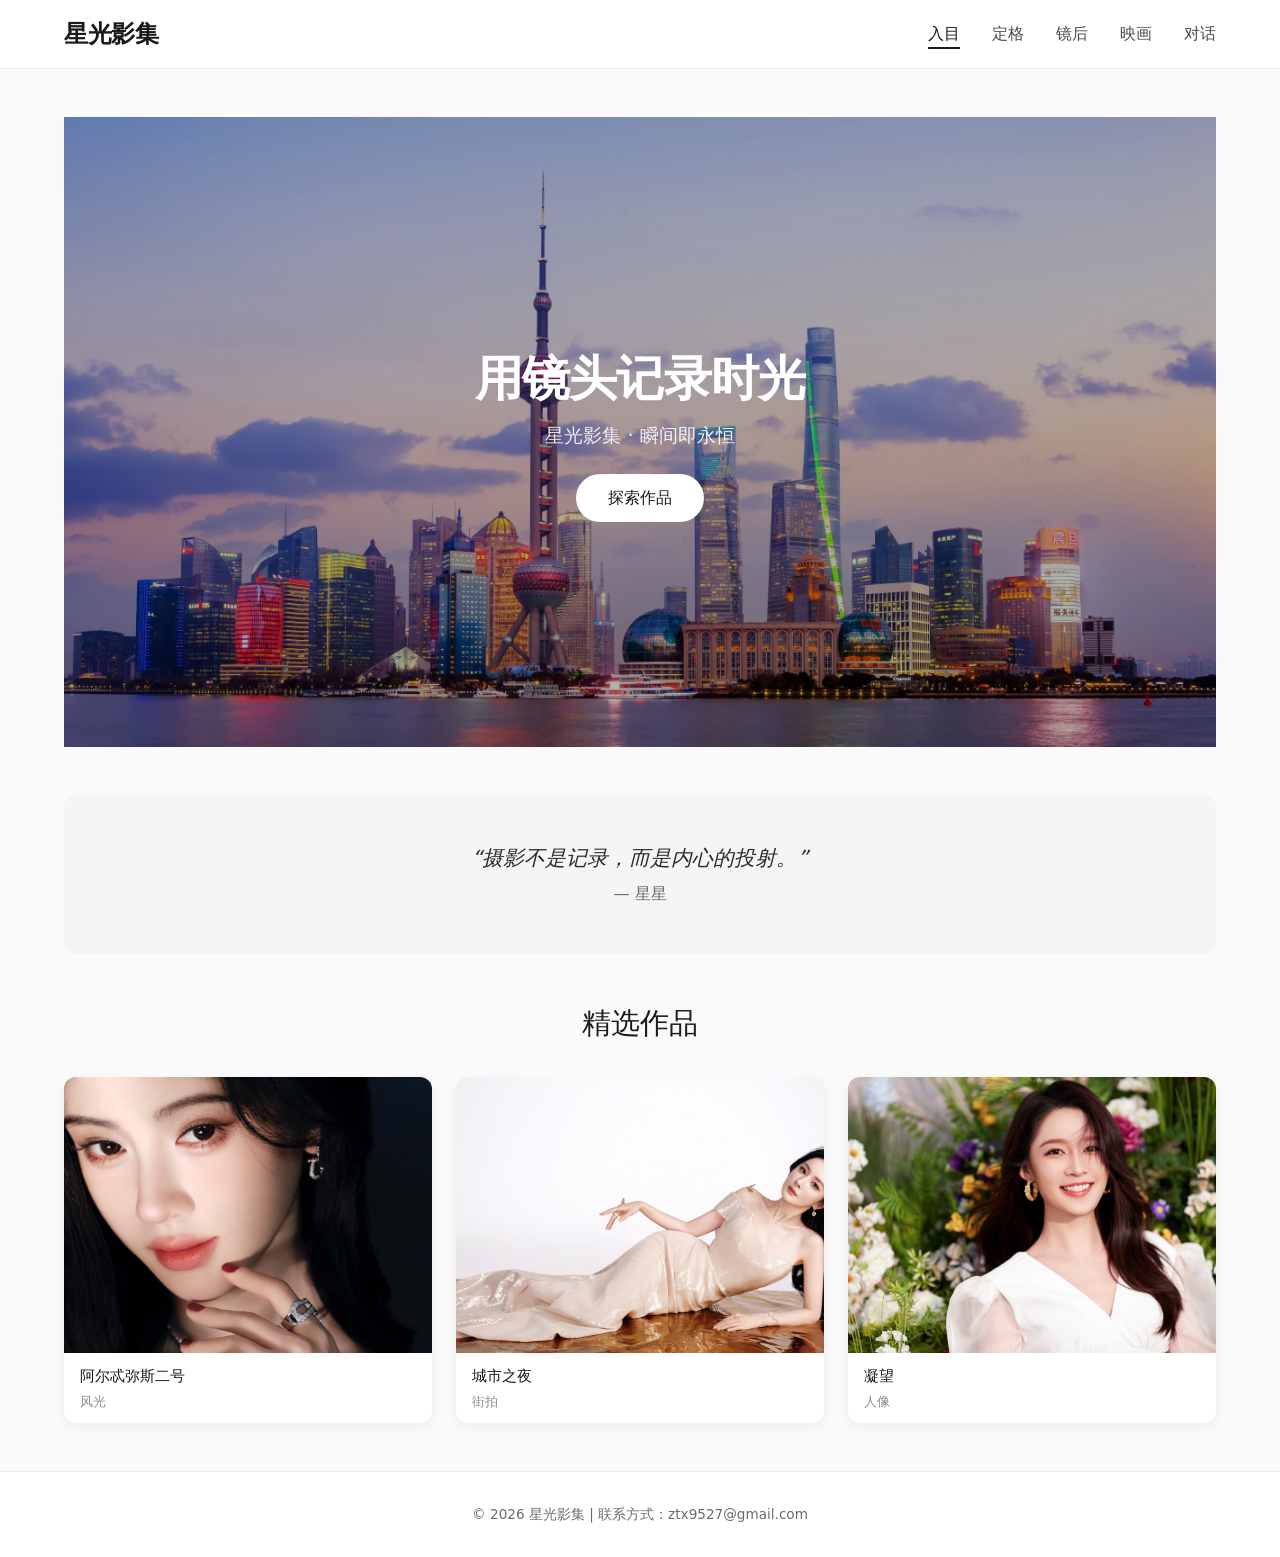
==== index.html @ c934ba48 "首次提交：星光影集完整网站" ====
<!DOCTYPE html>
<html lang="zh-CN">
<head>
    <meta charset="UTF-8">
    <meta name="viewport" content="width=device-width, initial-scale=1.0">
    <title>入目 · 星光影集</title>
    <link rel="stylesheet" href="css/style.css">
</head>
<body>

    <!-- 导航栏 -->
    <nav class="navbar">
        <div class="nav-container">
            <a href="index.html" class="logo">星光影集</a>
            <ul class="nav-menu">
                <li><a href="index.html" class="active">入目</a></li>
                <li><a href="portfolio.html">定格</a></li>
                <li><a href="about.html">镜后</a></li>
                <li><a href="vlog.html">映画</a></li>
                <li><a href="contact.html">对话</a></li>
            </ul>
        </div>
    </nav>

    <!-- 页面内容区域 -->
    <!-- 页面内容区域 -->
    <main>
        <!-- Hero 大图区域 -->
        <section class="hero">
            <div class="hero-content">
                <h2 class="hero-title">用镜头记录时光</h2>
                <p class="hero-subtitle">星光影集 · 瞬间即永恒</p>
                <a href="portfolio.html" class="hero-btn">探索作品</a>
            </div>
        </section>

        <!-- 格言区域 -->
        <section class="quote">
            <p>“摄影不是记录，而是内心的投射。”</p>
            <span>— 星星</span>
        </section>

        <!-- 精选作品区域 -->
        <section class="featured">
            <h3 class="section-title">精选作品</h3>
            <div class="gallery-grid" id="featured-grid">
                <!-- 这里稍后会用 JavaScript 动态加载作品 -->
                <p>加载中...</p>
            </div>
        </section>
    </main>

    <!-- 页脚 -->
    <footer class="footer">
        <p>© 2026 星光影集 | 联系方式：ztx9527@gmail.com</p>
    </footer>
        <script src="js/main.js"></script>

</body>
</html>
---- css/style.css ----
/* 重置样式 */
* {
    margin: 0;
    padding: 0;
    box-sizing: border-box;
}

body {
    font-family: system-ui, -apple-system, 'Segoe UI', Roboto, Helvetica, Arial, sans-serif;
    background: #fafafa;
    color: #1a1a1a;
    line-height: 1.5;
}

/* 导航栏 */
.navbar {
    background: #ffffff;
    border-bottom: 1px solid #eaeaea;
    padding: 1rem 0;
    position: sticky;
    top: 0;
    z-index: 100;
}

.nav-container {
    max-width: 1200px;
    margin: 0 auto;
    padding: 0 1.5rem;
    display: flex;
    justify-content: space-between;
    align-items: center;
    flex-wrap: wrap;
}

.logo {
    font-size: 1.5rem;
    font-weight: 600;
    text-decoration: none;
    color: #1a1a1a;
    letter-spacing: -0.02em;
}

.nav-menu {
    display: flex;
    gap: 2rem;
    list-style: none;
}

.nav-menu a {
    text-decoration: none;
    color: #4a4a4a;
    font-weight: 500;
    transition: color 0.2s;
}

.nav-menu a:hover,
.nav-menu a.active {
    color: #1a1a1a;
    border-bottom: 2px solid #1a1a1a;
    padding-bottom: 0.25rem;
}

/* 主要内容区 */
main {
    min-height: 70vh;
    padding: 3rem 1.5rem;
    max-width: 1200px;
    margin: 0 auto;
}

/* 页脚 */
.footer {
    text-align: center;
    padding: 2rem;
    background: #ffffff;
    border-top: 1px solid #eaeaea;
    color: #6c6c6c;
    font-size: 0.85rem;
}

/* Hero 大图区域 */
.hero {
    height: 70vh;
    background: linear-gradient(rgba(0,0,0,0.3), rgba(0,0,0,0.3)), url('../images/hero/hero-bg.jpg');
    background-size: cover;
    background-position: center;
    display: flex;
    align-items: center;
    justify-content: center;
    text-align: center;
    color: white;
    margin-bottom: 3rem;
}

.hero-content {
    padding: 1rem;
}

.hero-title {
    font-size: 3rem;
    font-weight: 600;
    margin-bottom: 0.5rem;
    letter-spacing: -0.02em;
}

.hero-subtitle {
    font-size: 1.2rem;
    margin-bottom: 1.5rem;
    opacity: 0.9;
}

.hero-btn {
    display: inline-block;
    background: white;
    color: #1a1a1a;
    padding: 0.75rem 2rem;
    text-decoration: none;
    font-weight: 500;
    border-radius: 40px;
    transition: transform 0.2s, box-shadow 0.2s;
}

.hero-btn:hover {
    transform: translateY(-2px);
    box-shadow: 0 4px 12px rgba(0,0,0,0.2);
}

/* 格言区域 */
.quote {
    text-align: center;
    padding: 3rem 1rem;
    background: #f5f5f5;
    margin-bottom: 3rem;
    border-radius: 12px;
}

.quote p {
    font-size: 1.3rem;
    color: #2c2c2c;
    font-style: italic;
}

.quote span {
    display: block;
    margin-top: 0.5rem;
    color: #6c6c6c;
}

/* 精选作品区域 */
.section-title {
    text-align: center;
    font-size: 1.8rem;
    font-weight: 500;
    margin-bottom: 2rem;
}

.gallery-grid {
    display: grid;
    grid-template-columns: repeat(auto-fill, minmax(280px, 1fr));
    gap: 1.5rem;
}

/* 作品卡片样式（所有屏幕宽度都生效） */
.gallery-item {
    overflow: hidden;
    background: #fff;
    border-radius: 12px;
    box-shadow: 0 4px 12px rgba(0,0,0,0.05);
    transition: transform 0.2s, box-shadow 0.2s;
}

.gallery-item:hover {
    transform: translateY(-5px);
    box-shadow: 0 12px 24px rgba(0,0,0,0.1);
}

.gallery-item img {
    width: 100%;
    aspect-ratio: 4 / 3;
    object-fit: cover;
    display: block;
}

.gallery-item .info {
    padding: 0.75rem 1rem;
}

.gallery-item .title {
    font-weight: 500;
    font-size: 0.95rem;
}

.gallery-item .category {
    font-size: 0.8rem;
    color: #8e8e93;
    margin-top: 0.25rem;
}

/* 作品集页面专属样式 */
.page-title {
    text-align: center;
    font-size: 2rem;
    font-weight: 500;
    margin-bottom: 2rem;
}

/* 分类筛选按钮 - 毛玻璃质感版 */
.filter-buttons {
    display: flex;
    justify-content: center;
    gap: 0.75rem;
    flex-wrap: wrap;
    margin-bottom: 3rem;
}

.filter-btn {
    background: rgba(255, 255, 255, 0.6);
    backdrop-filter: blur(4px);
    border: 1px solid rgba(0, 0, 0, 0.08);
    padding: 0.6rem 1.5rem;
    font-size: 0.85rem;
    font-weight: 500;
    color: #2c2c2c;
    cursor: pointer;
    border-radius: 40px;
    transition: all 0.25s ease;
}

.filter-btn:hover {
    background: white;
    border-color: rgba(0, 0, 0, 0.2);
    transform: translateY(-1px);
}

.filter-btn.active {
    background: #1a1a1a;
    color: white;
    border-color: #1a1a1a;
    box-shadow: 0 2px 8px rgba(0,0,0,0.1);
}

/* 响应式调整 */
@media (max-width: 768px) {
    .nav-container {
        flex-direction: column;
        gap: 0.75rem;
    }
    .nav-menu {
        gap: 1.25rem;
    }
    main {
        padding: 2rem 1rem;
    }
    .hero {
        height: 50vh;
    }
    .hero-title {
        font-size: 2rem;
    }
    .hero-subtitle {
        font-size: 1rem;
    }
    .quote p {
        font-size: 1rem;
    }
}
/* 关于页专属样式 */
.about-page {
    max-width: 1100px;
    margin: 0 auto;
    padding: 2rem 1.5rem;
}

.about-container {
    display: grid;
    grid-template-columns: 1fr 1.5fr;
    gap: 3rem;
    align-items: start;
}

/* 左侧照片 */
.about-photo {
    position: sticky;
    top: 100px;
}

.about-photo img {
    width: 100%;
    height: auto;
    border-radius: 20px;
    box-shadow: 0 20px 35px -10px rgba(0,0,0,0.15);
    object-fit: cover;
}

/* 右侧信息 */
.about-name {
    font-size: 2.5rem;
    font-weight: 600;
    margin-bottom: 0.5rem;
    letter-spacing: -0.02em;
}

.about-tagline {
    color: #6c6c6c;
    font-size: 1rem;
    border-left: 3px solid #1a1a1a;
    padding-left: 1rem;
    margin-bottom: 2rem;
}

.about-section {
    margin-bottom: 2rem;
}

.about-section h2 {
    font-size: 1.2rem;
    font-weight: 600;
    margin-bottom: 0.75rem;
    letter-spacing: -0.3px;
}

.about-section p {
    color: #4a4a4a;
    line-height: 1.7;
    margin-bottom: 0.75rem;
}

/* 器材列表 */
.equipment-list {
    list-style: none;
    padding: 0;
}

.equipment-list li {
    padding: 0.5rem 0;
    color: #4a4a4a;
    border-bottom: 1px dashed #eaeaea;
}

/* 爱好标签 */
.hobby-tags {
    display: flex;
    flex-wrap: wrap;
    gap: 0.75rem;
    margin-top: 0.5rem;
}

.hobby-tags span {
    background: #f0f0f0;
    padding: 0.4rem 1rem;
    border-radius: 40px;
    font-size: 0.85rem;
    color: #3a3a3a;
}

/* 响应式 */
@media (max-width: 768px) {
    .about-container {
        grid-template-columns: 1fr;
        gap: 1.5rem;
    }
    
    .about-photo {
        position: static;
        max-width: 300px;
        margin: 0 auto;
    }
    
    .about-name {
        font-size: 2rem;
        text-align: center;
    }
    
    .about-tagline {
        text-align: center;
        border-left: none;
        padding-left: 0;
    }
}
/* 联系页专属样式 */
.contact-page {
    max-width: 1100px;
    margin: 0 auto;
    padding: 2rem 1.5rem;
}

.contact-container {
    display: grid;
    grid-template-columns: 1fr 1.2fr;
    gap: 3rem;
}

/* 左侧表单 */
.contact-form {
    background: #fff;
    padding: 2rem;
    border-radius: 20px;
    box-shadow: 0 4px 20px rgba(0,0,0,0.03);
    border: 1px solid #f0f0f0;
}

.contact-form h2 {
    font-size: 1.6rem;
    font-weight: 600;
    margin-bottom: 0.5rem;
}

.form-intro {
    color: #6c6c6c;
    font-size: 0.85rem;
    margin-bottom: 1.5rem;
}

.form-group {
    margin-bottom: 1.2rem;
}

.form-group input,
.form-group textarea {
    width: 100%;
    padding: 0.9rem 1rem;
    border: 1px solid #e0e0e0;
    border-radius: 12px;
    font-size: 0.9rem;
    font-family: inherit;
    transition: border 0.2s;
    background: #fafafa;
}

.form-group input:focus,
.form-group textarea:focus {
    outline: none;
    border-color: #1a1a1a;
    background: white;
}

.submit-btn {
    background: #1a1a1a;
    color: white;
    border: none;
    padding: 0.9rem 1.5rem;
    font-size: 0.9rem;
    font-weight: 500;
    border-radius: 40px;
    cursor: pointer;
    transition: background 0.2s;
    width: 100%;
}

.submit-btn:hover {
    background: #333;
}

.form-note {
    font-size: 0.75rem;
    color: #8e8e93;
    margin-top: 1rem;
    text-align: center;
}

/* 右侧二维码区 */
.qrcode-intro {
    margin-bottom: 1.5rem;
}

.qrcode-intro h2 {
    font-size: 1.6rem;
    font-weight: 600;
    margin-bottom: 0.3rem;
}

.qrcode-intro p {
    color: #6c6c6c;
    font-size: 0.9rem;
}

.qrcode-grid {
    display: grid;
    grid-template-columns: repeat(2, 1fr);
    gap: 1.5rem;
    margin-bottom: 2rem;
}

.qrcode-item {
    text-align: center;
    background: #fff;
    padding: 1rem;
    border-radius: 16px;
    border: 1px solid #f0f0f0;
    transition: transform 0.2s;
}

.qrcode-item:hover {
    transform: translateY(-3px);
}

.qrcode-item img {
    width: 100%;
    max-width: 140px;
    height: auto;
    margin-bottom: 0.5rem;
    border-radius: 12px;
}

.qrcode-item span {
    display: block;
    font-weight: 500;
    font-size: 0.85rem;
    margin-bottom: 0.2rem;
}

.qrcode-item small {
    font-size: 0.7rem;
    color: #8e8e93;
}

/* 约拍说明 */
.shoot-info {
    background: #f5f5f5;
    padding: 1rem 1.2rem;
    border-radius: 16px;
    margin-bottom: 1.2rem;
}

.shoot-info h3 {
    font-size: 1rem;
    font-weight: 600;
    margin-bottom: 0.3rem;
}

.shoot-info p {
    font-size: 0.85rem;
    color: #4a4a4a;
}

.shoot-note {
    font-size: 0.8rem;
    color: #6c6c6c;
    margin-top: 0.3rem;
}

/* 邮箱备用 */
.email-info {
    display: flex;
    align-items: center;
    justify-content: center;
    gap: 0.5rem;
    flex-wrap: wrap;
    padding: 1rem;
    background: #fff;
    border-radius: 40px;
    border: 1px solid #eaeaea;
}

.email-info a {
    color: #1a1a1a;
    text-decoration: none;
    font-weight: 500;
}

.email-info small {
    color: #8e8e93;
    font-size: 0.7rem;
}

/* 响应式 */
@media (max-width: 768px) {
    .contact-container {
        grid-template-columns: 1fr;
        gap: 2rem;
    }
    
    .qrcode-grid {
        grid-template-columns: repeat(2, 1fr);
    }
}
/* Vlog页专属样式 */
.vlog-page {
    max-width: 1100px;
    margin: 0 auto;
    padding: 2rem 1.5rem;
}

.vlog-header {
    text-align: center;
    margin-bottom: 2.5rem;
}

.vlog-intro {
    color: #6c6c6c;
    font-size: 1rem;
    margin-top: 0.5rem;
}

/* 视频网格 */
.vlog-grid {
    display: grid;
    grid-template-columns: repeat(auto-fill, minmax(320px, 1fr));
    gap: 2rem;
}

/* 视频卡片 */
.vlog-item {
    background: #fff;
    border-radius: 16px;
    overflow: hidden;
    box-shadow: 0 4px 12px rgba(0,0,0,0.05);
    transition: transform 0.2s, box-shadow 0.2s;
}

.vlog-item:hover {
    transform: translateY(-4px);
    box-shadow: 0 12px 24px rgba(0,0,0,0.1);
}

/* 视频容器 16:9 */
.video-wrapper {
    position: relative;
    padding-bottom: 56.25%;
    height: 0;
    background: #000;
}

.video-wrapper iframe {
    position: absolute;
    top: 0;
    left: 0;
    width: 100%;
    height: 100%;
    border: none;
}

/* 视频信息 */
.vlog-info {
    padding: 1rem;
}

.vlog-info h3 {
    font-size: 1rem;
    font-weight: 600;
    margin-bottom: 0.3rem;
    color: #1a1a1a;
}

.vlog-info p {
    font-size: 0.85rem;
    color: #6c6c6c;
    margin-bottom: 0.3rem;
}

.vlog-date {
    font-size: 0.7rem;
    color: #aaa;
}

/* 响应式 */
@media (max-width: 768px) {
    .vlog-grid {
        grid-template-columns: 1fr;
        gap: 1.5rem;
    }
}
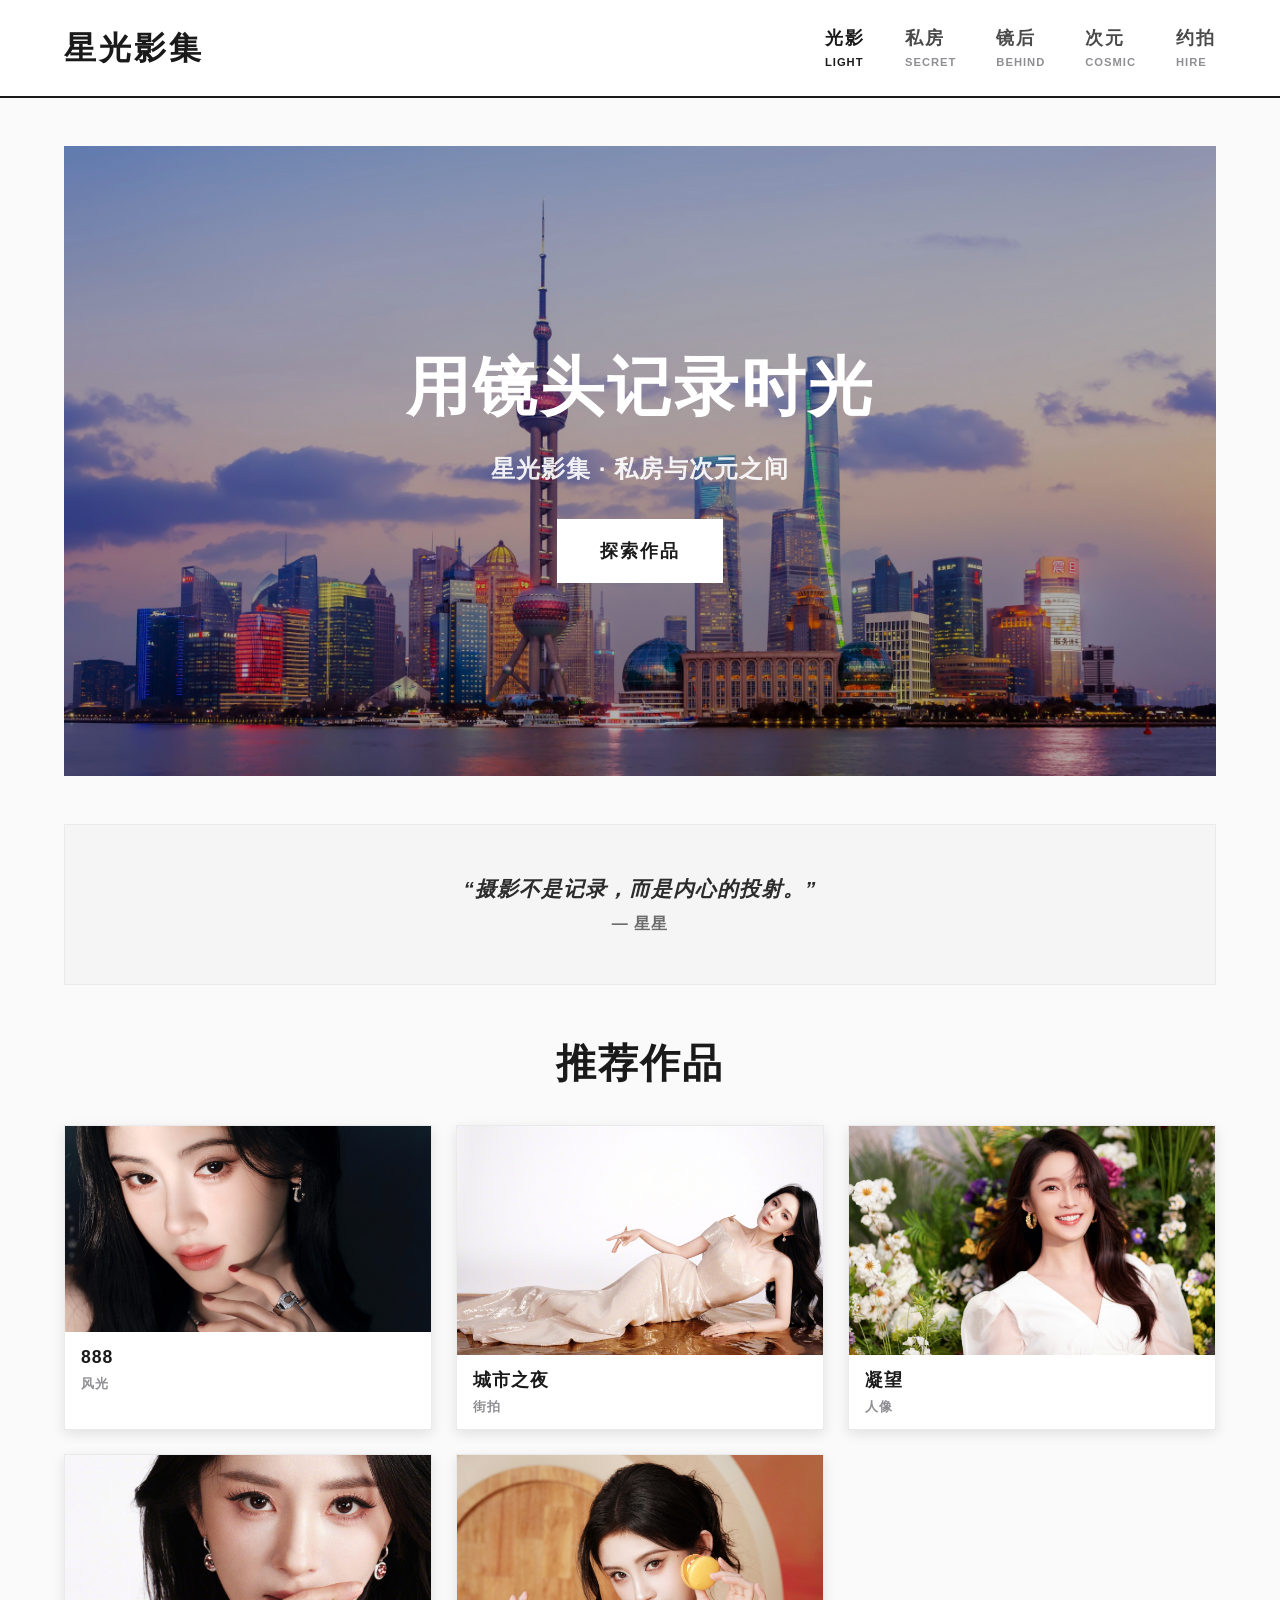
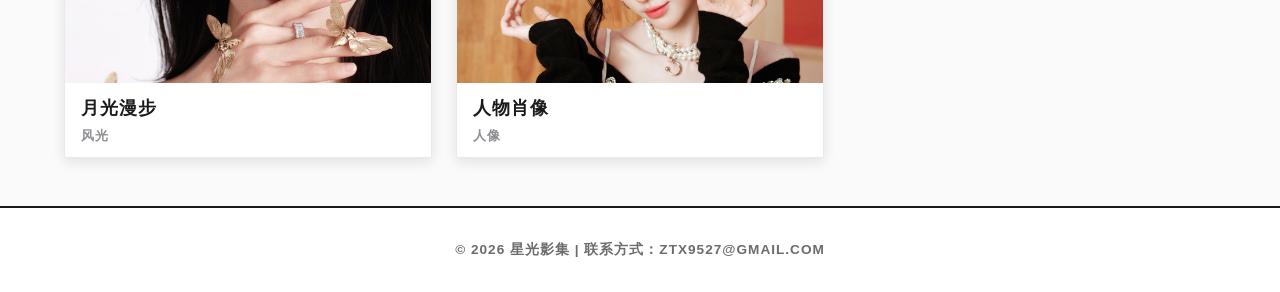
==== commit 7149e194: "本地项目更新到 GitHub" ====
--- a/index.html
+++ b/index.html
@@ -3,58 +3,46 @@
 <head>
     <meta charset="UTF-8">
     <meta name="viewport" content="width=device-width, initial-scale=1.0">
-    <title>入目 · 星光影集</title>
+    <title>入目 · 用镜头记录时光</title>
     <link rel="stylesheet" href="css/style.css">
 </head>
 <body>
 
-    <!-- 导航栏 -->
     <nav class="navbar">
         <div class="nav-container">
             <a href="index.html" class="logo">星光影集</a>
             <ul class="nav-menu">
-                <li><a href="index.html" class="active">入目</a></li>
-                <li><a href="portfolio.html">定格</a></li>
-                <li><a href="about.html">镜后</a></li>
-                <li><a href="vlog.html">映画</a></li>
-                <li><a href="contact.html">对话</a></li>
+                <li><a href="index.html" class="active"><span class="zh">光影</span><span class="en">LIGHT</span></a></li>
+                <li><a href="portfolio.html"><span class="zh">私房</span><span class="en">SECRET</span></a></li>
+                <li><a href="about.html"><span class="zh">镜后</span><span class="en">BEHIND</span></a></li>
+                <li><a href="vlog.html"><span class="zh">次元</span><span class="en">COSMIC</span></a></li>
+                <li><a href="contact.html"><span class="zh">约拍</span><span class="en">HIRE</span></a></li>
             </ul>
         </div>
     </nav>
 
-    <!-- 页面内容区域 -->
-    <!-- 页面内容区域 -->
     <main>
-        <!-- Hero 大图区域 -->
         <section class="hero">
             <div class="hero-content">
                 <h2 class="hero-title">用镜头记录时光</h2>
-                <p class="hero-subtitle">星光影集 · 瞬间即永恒</p>
+                <p class="hero-subtitle">星光影集 · 私房与次元之间</p>
                 <a href="portfolio.html" class="hero-btn">探索作品</a>
             </div>
         </section>
-
-        <!-- 格言区域 -->
         <section class="quote">
             <p>“摄影不是记录，而是内心的投射。”</p>
             <span>— 星星</span>
         </section>
-
-        <!-- 精选作品区域 -->
         <section class="featured">
-            <h3 class="section-title">精选作品</h3>
-            <div class="gallery-grid" id="featured-grid">
-                <!-- 这里稍后会用 JavaScript 动态加载作品 -->
-                <p>加载中...</p>
-            </div>
+            <h3 class="section-title">推荐作品</h3>
+            <div class="gallery-grid" id="featured-grid"><p>加载中...</p></div>
         </section>
     </main>
 
-    <!-- 页脚 -->
     <footer class="footer">
         <p>© 2026 星光影集 | 联系方式：ztx9527@gmail.com</p>
     </footer>
-        <script src="js/main.js"></script>
 
+    <script src="js/main.js"></script>
 </body>
 </html>
--- a/css/style.css
+++ b/css/style.css
@@ -3,10 +3,17 @@
     margin: 0;
     padding: 0;
     box-sizing: border-box;
+    /* 禁止选择文本和图片 */
+    -webkit-user-select: none;
+    -moz-user-select: none;
+    -ms-user-select: none;
+    user-select: none;
+    -webkit-user-drag: none;
+    user-drag: none;
 }
 
 body {
-    font-family: system-ui, -apple-system, 'Segoe UI', Roboto, Helvetica, Arial, sans-serif;
+    font-family: 'Arial Black', 'Microsoft YaHei', sans-serif;
     background: #fafafa;
     color: #1a1a1a;
     line-height: 1.5;
@@ -15,8 +22,8 @@
 /* 导航栏 */
 .navbar {
     background: #ffffff;
-    border-bottom: 1px solid #eaeaea;
-    padding: 1rem 0;
+    border-bottom: 2px solid #1a1a1a;
+    padding: 1.5rem 0;
     position: sticky;
     top: 0;
     z-index: 100;
@@ -33,31 +40,67 @@
 }
 
 .logo {
-    font-size: 1.5rem;
-    font-weight: 600;
+    font-size: 2rem;
+    font-weight: 900;
     text-decoration: none;
     color: #1a1a1a;
-    letter-spacing: -0.02em;
+    letter-spacing: 3px;
+    text-transform: uppercase;
 }
 
 .nav-menu {
     display: flex;
-    gap: 2rem;
+    gap: 2.5rem;
     list-style: none;
 }
 
 .nav-menu a {
     text-decoration: none;
     color: #4a4a4a;
-    font-weight: 500;
-    transition: color 0.2s;
-}
-
-.nav-menu a:hover,
+    font-weight: 900;
+    transition: all 0.3s ease;
+    text-transform: uppercase;
+    letter-spacing: 2px;
+    position: relative;
+    padding: 0.5rem 0;
+}
+
+/* 中文和英文分行 */
+.nav-menu a .zh {
+    display: block;
+    font-size: 1.1rem;
+    font-weight: 900;
+    letter-spacing: 2px;
+}
+
+.nav-menu a .en {
+    display: block;
+    font-size: 0.7rem;
+    font-weight: 900;
+    color: #8e8e93;
+    margin-top: 2px;
+    letter-spacing: 1px;
+}
+
+/* 悬停效果 */
+.nav-menu a:hover {
+    color: #1a1a1a;
+    transform: translateY(-2px);
+}
+
+.nav-menu a:hover .en {
+    color: #1a1a1a;
+}
+
+/* 当前激活页面 */
 .nav-menu a.active {
     color: #1a1a1a;
-    border-bottom: 2px solid #1a1a1a;
+    border-bottom: 3px solid #1a1a1a;
     padding-bottom: 0.25rem;
+}
+
+.nav-menu a.active .en {
+    color: #1a1a1a;
 }
 
 /* 主要内容区 */
@@ -73,9 +116,12 @@
     text-align: center;
     padding: 2rem;
     background: #ffffff;
-    border-top: 1px solid #eaeaea;
+    border-top: 2px solid #1a1a1a;
     color: #6c6c6c;
     font-size: 0.85rem;
+    font-weight: 700;
+    letter-spacing: 1px;
+    text-transform: uppercase;
 }
 
 /* Hero 大图区域 */
@@ -97,32 +143,41 @@
 }
 
 .hero-title {
-    font-size: 3rem;
-    font-weight: 600;
-    margin-bottom: 0.5rem;
-    letter-spacing: -0.02em;
+    font-size: 4rem;
+    font-weight: 900;
+    margin-bottom: 1rem;
+    letter-spacing: 3px;
+    text-transform: uppercase;
 }
 
 .hero-subtitle {
-    font-size: 1.2rem;
-    margin-bottom: 1.5rem;
+    font-size: 1.5rem;
+    margin-bottom: 2rem;
     opacity: 0.9;
+    font-weight: 700;
+    letter-spacing: 1px;
 }
 
 .hero-btn {
     display: inline-block;
     background: white;
     color: #1a1a1a;
-    padding: 0.75rem 2rem;
+    padding: 1rem 2.5rem;
     text-decoration: none;
-    font-weight: 500;
-    border-radius: 40px;
-    transition: transform 0.2s, box-shadow 0.2s;
+    font-weight: 900;
+    border-radius: 0;
+    transition: all 0.3s ease;
+    font-size: 1.1rem;
+    letter-spacing: 2px;
+    text-transform: uppercase;
+    border: 3px solid white;
 }
 
 .hero-btn:hover {
-    transform: translateY(-2px);
-    box-shadow: 0 4px 12px rgba(0,0,0,0.2);
+    transform: translateY(-3px);
+    box-shadow: 0 8px 20px rgba(0,0,0,0.3);
+    background: transparent;
+    color: white;
 }
 
 /* 格言区域 */
@@ -131,27 +186,34 @@
     padding: 3rem 1rem;
     background: #f5f5f5;
     margin-bottom: 3rem;
-    border-radius: 12px;
+    border-radius: 0;
+    border: 1px solid #eaeaea;
 }
 
 .quote p {
     font-size: 1.3rem;
     color: #2c2c2c;
     font-style: italic;
+    font-weight: 700;
+    letter-spacing: 1px;
 }
 
 .quote span {
     display: block;
     margin-top: 0.5rem;
     color: #6c6c6c;
+    font-weight: 700;
+    letter-spacing: 1px;
 }
 
 /* 精选作品区域 */
 .section-title {
     text-align: center;
-    font-size: 1.8rem;
-    font-weight: 500;
+    font-size: 2.5rem;
+    font-weight: 900;
     margin-bottom: 2rem;
+    letter-spacing: 2px;
+    text-transform: uppercase;
 }
 
 .gallery-grid {
@@ -164,21 +226,27 @@
 .gallery-item {
     overflow: hidden;
     background: #fff;
-    border-radius: 12px;
-    box-shadow: 0 4px 12px rgba(0,0,0,0.05);
-    transition: transform 0.2s, box-shadow 0.2s;
+    border-radius: 0;
+    box-shadow: 0 4px 12px rgba(0,0,0,0.1);
+    transition: transform 0.3s ease;
+    border: 1px solid #eaeaea;
 }
 
 .gallery-item:hover {
-    transform: translateY(-5px);
-    box-shadow: 0 12px 24px rgba(0,0,0,0.1);
+    transform: translateY(-8px);
+    box-shadow: 0 16px 32px rgba(0,0,0,0.15);
 }
 
 .gallery-item img {
     width: 100%;
-    aspect-ratio: 4 / 3;
-    object-fit: cover;
+    height: auto;
+    object-fit: contain;
     display: block;
+    max-height: 400px;
+    margin: 0 auto;
+    /* 防止拖拽和右键保存 */
+    pointer-events: none;
+    -webkit-touch-callout: none;
 }
 
 .gallery-item .info {
@@ -186,57 +254,66 @@
 }
 
 .gallery-item .title {
-    font-weight: 500;
-    font-size: 0.95rem;
+    font-weight: 900;
+    font-size: 1.1rem;
+    letter-spacing: 1px;
+    text-transform: uppercase;
 }
 
 .gallery-item .category {
     font-size: 0.8rem;
     color: #8e8e93;
     margin-top: 0.25rem;
+    font-weight: 700;
+    letter-spacing: 1px;
 }
 
 /* 作品集页面专属样式 */
 .page-title {
     text-align: center;
-    font-size: 2rem;
-    font-weight: 500;
+    font-size: 2.5rem;
+    font-weight: 900;
     margin-bottom: 2rem;
-}
-
-/* 分类筛选按钮 - 毛玻璃质感版 */
+    letter-spacing: 2px;
+    text-transform: uppercase;
+}
+
+/* 分类筛选按钮 */
 .filter-buttons {
     display: flex;
     justify-content: center;
-    gap: 0.75rem;
+    gap: 1rem;
     flex-wrap: wrap;
     margin-bottom: 3rem;
 }
 
 .filter-btn {
-    background: rgba(255, 255, 255, 0.6);
-    backdrop-filter: blur(4px);
-    border: 1px solid rgba(0, 0, 0, 0.08);
-    padding: 0.6rem 1.5rem;
-    font-size: 0.85rem;
-    font-weight: 500;
-    color: #2c2c2c;
+    background: white;
+    border: 2px solid #1a1a1a;
+    padding: 0.8rem 2rem;
+    font-size: 1rem;
+    font-weight: 900;
+    color: #1a1a1a;
     cursor: pointer;
-    border-radius: 40px;
-    transition: all 0.25s ease;
+    border-radius: 0;
+    transition: all 0.3s ease;
+    letter-spacing: 1px;
+    text-transform: uppercase;
 }
 
 .filter-btn:hover {
-    background: white;
-    border-color: rgba(0, 0, 0, 0.2);
-    transform: translateY(-1px);
+    background: #1a1a1a;
+    color: white;
+    transform: translateY(-3px);
+    box-shadow: 0 8px 20px rgba(0,0,0,0.2);
 }
 
 .filter-btn.active {
     background: #1a1a1a;
     color: white;
     border-color: #1a1a1a;
-    box-shadow: 0 2px 8px rgba(0,0,0,0.1);
+    box-shadow: 0 8px 20px rgba(0,0,0,0.2);
+    transform: translateY(-2px);
 }
 
 /* 响应式调整 */
@@ -255,15 +332,19 @@
         height: 50vh;
     }
     .hero-title {
-        font-size: 2rem;
+        font-size: 2.5rem;
     }
     .hero-subtitle {
-        font-size: 1rem;
+        font-size: 1.2rem;
     }
     .quote p {
         font-size: 1rem;
     }
-}
+    .section-title {
+        font-size: 2rem;
+    }
+}
+
 /* 关于页专属样式 */
 .about-page {
     max-width: 1100px;
@@ -287,25 +368,32 @@
 .about-photo img {
     width: 100%;
     height: auto;
-    border-radius: 20px;
+    border-radius: 0;
     box-shadow: 0 20px 35px -10px rgba(0,0,0,0.15);
     object-fit: cover;
+    border: 2px solid #1a1a1a;
+    /* 防止拖拽和右键保存 */
+    pointer-events: none;
+    -webkit-touch-callout: none;
 }
 
 /* 右侧信息 */
 .about-name {
-    font-size: 2.5rem;
-    font-weight: 600;
+    font-size: 3rem;
+    font-weight: 900;
     margin-bottom: 0.5rem;
-    letter-spacing: -0.02em;
+    letter-spacing: 2px;
+    text-transform: uppercase;
 }
 
 .about-tagline {
     color: #6c6c6c;
-    font-size: 1rem;
-    border-left: 3px solid #1a1a1a;
+    font-size: 1.1rem;
+    border-left: 4px solid #1a1a1a;
     padding-left: 1rem;
     margin-bottom: 2rem;
+    font-weight: 700;
+    letter-spacing: 1px;
 }
 
 .about-section {
@@ -313,16 +401,18 @@
 }
 
 .about-section h2 {
-    font-size: 1.2rem;
-    font-weight: 600;
+    font-size: 1.5rem;
+    font-weight: 900;
     margin-bottom: 0.75rem;
-    letter-spacing: -0.3px;
+    letter-spacing: 1px;
+    text-transform: uppercase;
 }
 
 .about-section p {
     color: #4a4a4a;
     line-height: 1.7;
     margin-bottom: 0.75rem;
+    font-weight: 700;
 }
 
 /* 器材列表 */
@@ -334,7 +424,9 @@
 .equipment-list li {
     padding: 0.5rem 0;
     color: #4a4a4a;
-    border-bottom: 1px dashed #eaeaea;
+    border-bottom: 1px solid #eaeaea;
+    font-weight: 700;
+    letter-spacing: 1px;
 }
 
 /* 爱好标签 */
@@ -346,11 +438,14 @@
 }
 
 .hobby-tags span {
-    background: #f0f0f0;
+    background: #1a1a1a;
+    color: white;
     padding: 0.4rem 1rem;
-    border-radius: 40px;
+    border-radius: 0;
     font-size: 0.85rem;
-    color: #3a3a3a;
+    font-weight: 700;
+    letter-spacing: 1px;
+    text-transform: uppercase;
 }
 
 /* 响应式 */
@@ -367,7 +462,7 @@
     }
     
     .about-name {
-        font-size: 2rem;
+        font-size: 2.5rem;
         text-align: center;
     }
     
@@ -377,6 +472,7 @@
         padding-left: 0;
     }
 }
+
 /* 联系页专属样式 */
 .contact-page {
     max-width: 1100px;
@@ -394,21 +490,25 @@
 .contact-form {
     background: #fff;
     padding: 2rem;
-    border-radius: 20px;
+    border-radius: 0;
     box-shadow: 0 4px 20px rgba(0,0,0,0.03);
-    border: 1px solid #f0f0f0;
+    border: 2px solid #1a1a1a;
 }
 
 .contact-form h2 {
-    font-size: 1.6rem;
-    font-weight: 600;
+    font-size: 1.8rem;
+    font-weight: 900;
     margin-bottom: 0.5rem;
+    letter-spacing: 1px;
+    text-transform: uppercase;
 }
 
 .form-intro {
     color: #6c6c6c;
     font-size: 0.85rem;
     margin-bottom: 1.5rem;
+    font-weight: 700;
+    letter-spacing: 1px;
 }
 
 .form-group {
@@ -419,12 +519,13 @@
 .form-group textarea {
     width: 100%;
     padding: 0.9rem 1rem;
-    border: 1px solid #e0e0e0;
-    border-radius: 12px;
+    border: 2px solid #1a1a1a;
+    border-radius: 0;
     font-size: 0.9rem;
     font-family: inherit;
-    transition: border 0.2s;
+    transition: all 0.3s ease;
     background: #fafafa;
+    font-weight: 700;
 }
 
 .form-group input:focus,
@@ -432,23 +533,30 @@
     outline: none;
     border-color: #1a1a1a;
     background: white;
+    transform: translateY(-2px);
+    box-shadow: 0 4px 12px rgba(0,0,0,0.1);
 }
 
 .submit-btn {
     background: #1a1a1a;
     color: white;
-    border: none;
-    padding: 0.9rem 1.5rem;
-    font-size: 0.9rem;
-    font-weight: 500;
-    border-radius: 40px;
+    border: 3px solid #1a1a1a;
+    padding: 1rem 2rem;
+    font-size: 1.1rem;
+    font-weight: 900;
+    border-radius: 0;
     cursor: pointer;
-    transition: background 0.2s;
+    transition: all 0.3s ease;
     width: 100%;
+    letter-spacing: 2px;
+    text-transform: uppercase;
 }
 
 .submit-btn:hover {
-    background: #333;
+    background: white;
+    color: #1a1a1a;
+    transform: translateY(-3px);
+    box-shadow: 0 8px 20px rgba(0,0,0,0.2);
 }
 
 .form-note {
@@ -456,6 +564,8 @@
     color: #8e8e93;
     margin-top: 1rem;
     text-align: center;
+    font-weight: 700;
+    letter-spacing: 1px;
 }
 
 /* 右侧二维码区 */
@@ -464,14 +574,18 @@
 }
 
 .qrcode-intro h2 {
-    font-size: 1.6rem;
-    font-weight: 600;
+    font-size: 1.8rem;
+    font-weight: 900;
     margin-bottom: 0.3rem;
+    letter-spacing: 1px;
+    text-transform: uppercase;
 }
 
 .qrcode-intro p {
     color: #6c6c6c;
     font-size: 0.9rem;
+    font-weight: 700;
+    letter-spacing: 1px;
 }
 
 .qrcode-grid {
@@ -485,13 +599,14 @@
     text-align: center;
     background: #fff;
     padding: 1rem;
-    border-radius: 16px;
-    border: 1px solid #f0f0f0;
-    transition: transform 0.2s;
+    border-radius: 0;
+    border: 2px solid #1a1a1a;
+    transition: transform 0.3s ease;
 }
 
 .qrcode-item:hover {
-    transform: translateY(-3px);
+    transform: translateY(-5px);
+    box-shadow: 0 12px 24px rgba(0,0,0,0.15);
 }
 
 .qrcode-item img {
@@ -499,44 +614,58 @@
     max-width: 140px;
     height: auto;
     margin-bottom: 0.5rem;
-    border-radius: 12px;
+    border-radius: 0;
+    border: 1px solid #eaeaea;
+    /* 防止拖拽和右键保存 */
+    pointer-events: none;
+    -webkit-touch-callout: none;
 }
 
 .qrcode-item span {
     display: block;
-    font-weight: 500;
+    font-weight: 900;
     font-size: 0.85rem;
     margin-bottom: 0.2rem;
+    letter-spacing: 1px;
+    text-transform: uppercase;
 }
 
 .qrcode-item small {
     font-size: 0.7rem;
     color: #8e8e93;
+    font-weight: 700;
+    letter-spacing: 1px;
 }
 
 /* 约拍说明 */
 .shoot-info {
     background: #f5f5f5;
     padding: 1rem 1.2rem;
-    border-radius: 16px;
+    border-radius: 0;
     margin-bottom: 1.2rem;
+    border: 1px solid #eaeaea;
 }
 
 .shoot-info h3 {
     font-size: 1rem;
-    font-weight: 600;
+    font-weight: 900;
     margin-bottom: 0.3rem;
+    letter-spacing: 1px;
+    text-transform: uppercase;
 }
 
 .shoot-info p {
     font-size: 0.85rem;
     color: #4a4a4a;
+    font-weight: 700;
 }
 
 .shoot-note {
     font-size: 0.8rem;
     color: #6c6c6c;
     margin-top: 0.3rem;
+    font-weight: 700;
+    letter-spacing: 1px;
 }
 
 /* 邮箱备用 */
@@ -548,19 +677,23 @@
     flex-wrap: wrap;
     padding: 1rem;
     background: #fff;
-    border-radius: 40px;
-    border: 1px solid #eaeaea;
+    border-radius: 0;
+    border: 2px solid #1a1a1a;
 }
 
 .email-info a {
     color: #1a1a1a;
     text-decoration: none;
-    font-weight: 500;
+    font-weight: 900;
+    letter-spacing: 1px;
+    text-transform: uppercase;
 }
 
 .email-info small {
     color: #8e8e93;
     font-size: 0.7rem;
+    font-weight: 700;
+    letter-spacing: 1px;
 }
 
 /* 响应式 */
@@ -574,6 +707,7 @@
         grid-template-columns: repeat(2, 1fr);
     }
 }
+
 /* Vlog页专属样式 */
 .vlog-page {
     max-width: 1100px;
@@ -586,10 +720,20 @@
     margin-bottom: 2.5rem;
 }
 
+.vlog-header h1 {
+    font-size: 2.5rem;
+    font-weight: 900;
+    margin-bottom: 0.5rem;
+    letter-spacing: 2px;
+    text-transform: uppercase;
+}
+
 .vlog-intro {
     color: #6c6c6c;
     font-size: 1rem;
     margin-top: 0.5rem;
+    font-weight: 700;
+    letter-spacing: 1px;
 }
 
 /* 视频网格 */
@@ -602,15 +746,16 @@
 /* 视频卡片 */
 .vlog-item {
     background: #fff;
-    border-radius: 16px;
+    border-radius: 0;
     overflow: hidden;
-    box-shadow: 0 4px 12px rgba(0,0,0,0.05);
-    transition: transform 0.2s, box-shadow 0.2s;
+    box-shadow: 0 4px 12px rgba(0,0,0,0.1);
+    transition: transform 0.3s ease;
+    border: 2px solid #1a1a1a;
 }
 
 .vlog-item:hover {
-    transform: translateY(-4px);
-    box-shadow: 0 12px 24px rgba(0,0,0,0.1);
+    transform: translateY(-8px);
+    box-shadow: 0 16px 32px rgba(0,0,0,0.15);
 }
 
 /* 视频容器 16:9 */
@@ -636,21 +781,26 @@
 }
 
 .vlog-info h3 {
-    font-size: 1rem;
-    font-weight: 600;
+    font-size: 1.1rem;
+    font-weight: 900;
     margin-bottom: 0.3rem;
     color: #1a1a1a;
+    letter-spacing: 1px;
+    text-transform: uppercase;
 }
 
 .vlog-info p {
     font-size: 0.85rem;
     color: #6c6c6c;
     margin-bottom: 0.3rem;
+    font-weight: 700;
 }
 
 .vlog-date {
     font-size: 0.7rem;
     color: #aaa;
+    font-weight: 700;
+    letter-spacing: 1px;
 }
 
 /* 响应式 */
